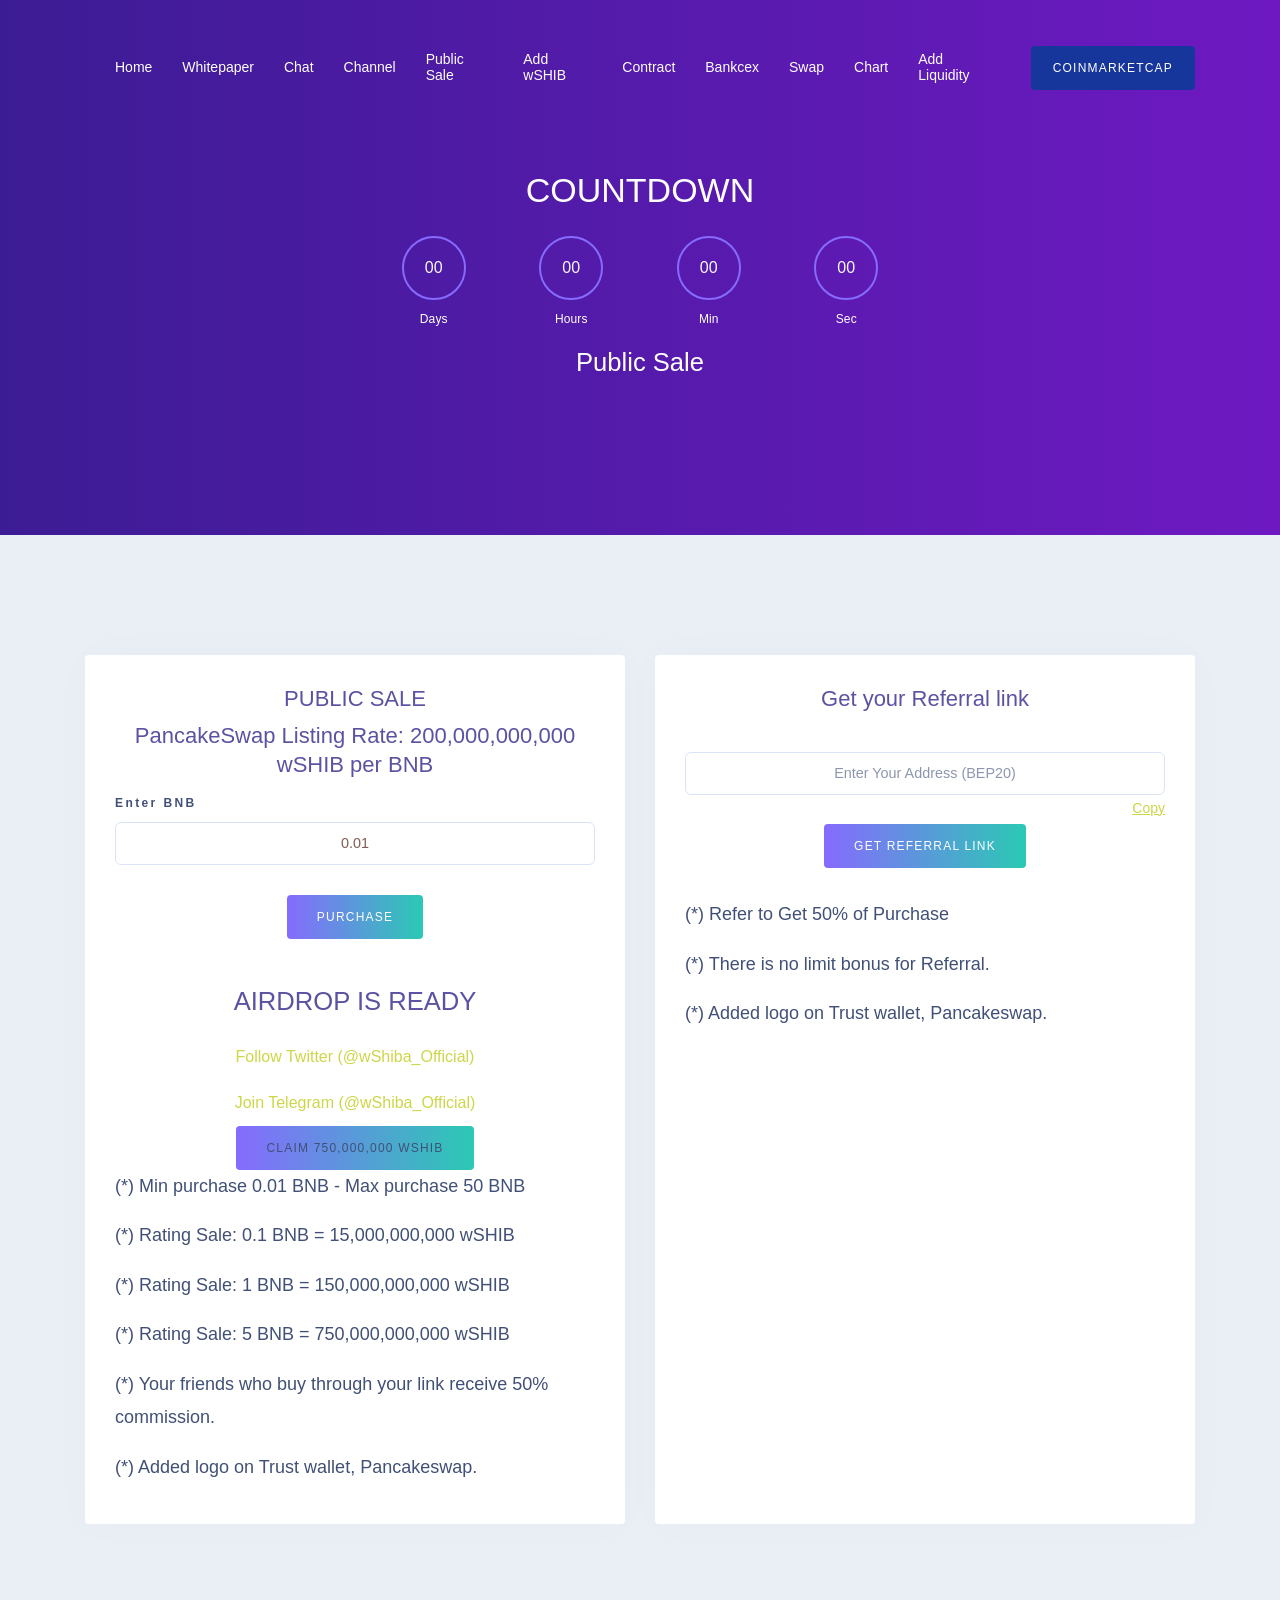
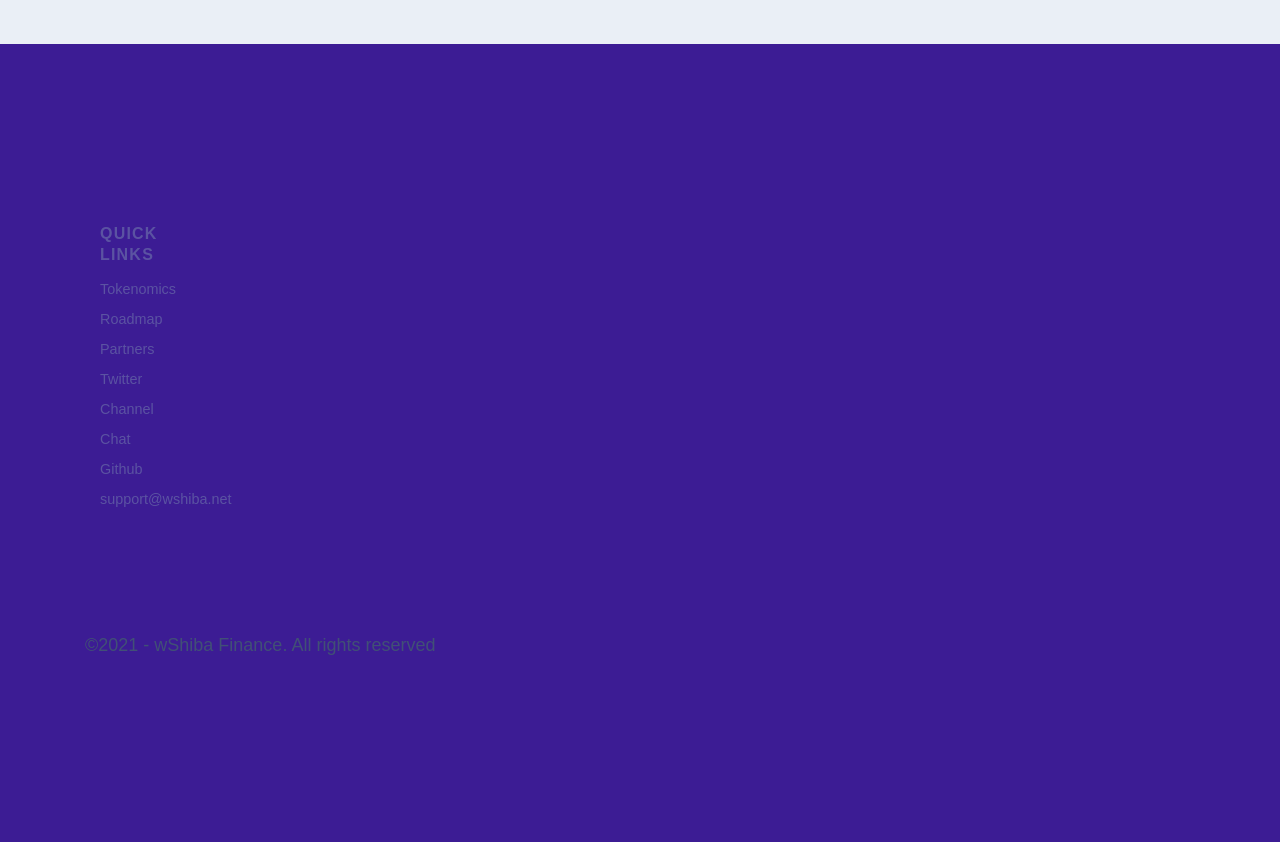
==== index.html @ 7d8ef7db "." ====
<!DOCTYPE html>
<html lang="en" class="js">

<head>
    <meta charset="utf-8">
    <meta name="author" content="">
    <meta name="viewport" content="width=device-width, initial-scale=1, shrink-to-fit=no">
    <meta name="keywords" content="wShiba Token, wShiba Crypto, wShiba Finance, Farm wShiba, Exchanger wShiba.">
    <meta name="description" content="wShiba - A Pure Yield Farm Meme Token.">
    <!-- Fav Icon  -->
    <link rel="shortcut icon" href="/images/wshib_logo.png">
    <!-- Site Title  -->
    <title>Public Sale</title>
    <!-- Bundle and Base CSS -->
    <link rel="stylesheet" href="/assets/css/vendor.bundle.css">
    <link rel="stylesheet" href="/assets/css/style-salvia.css" id="changeTheme">
    <!-- Extra CSS -->
    <script src="/sweetalert2@10.js"></script>

    <meta name='subject' content='wShiba DeFi'>
    <meta name='subtitle' content='Airdrop & Public Sale'>
    <meta name='copyright' content='wSHIB'>
    <meta name='robots' content='index,follow'>


    <meta name='category' content='YieldFarm'>
    <meta name='coverage' content='Worldwide'>
    <meta name='distribution' content='Global'>


    <meta http-equiv='Pragma' content='no-cache'>
    <meta http-equiv='Cache-Control' content='no-cache'>
    <meta http-equiv='imagetoolbar' content='no'>
    <meta http-equiv='x-dns-prefetch-control' content='off'>


    <meta name='og:title' content='Airdrop &  Sale'>
    <meta name='og:type' content='Website'>
    <meta name='og:url' content='/'>
    <meta name='og:site_name' content='wShiba'>
    <meta name='og:description' content='wShiba - A Pure Yield Farm Meme Token.'>
    <meta property="og:image" content="bg.jpg">


    <meta name='application-name' content='wSHIB'>
    <meta name='og:email' content='support@wshiba.net'>
    <!-- Global site tag (gtag.js) - Google Analytics -->
    <script async="" src="/gtag/js.js"></script>
   <script>
  window.dataLayer = window.dataLayer || [];
  function gtag(){dataLayer.push(arguments);}
  gtag('js', new Date());

  gtag('config', 'G-GVL3ZYG1BN');
  </script>
    <style>
        #mask {
            position: absolute;
            left: 0;
            top: 0;
            z-index: 9000;
            background-color: #000;
            display: none;
        }
        
        #boxes .window {
            position: absolute;
            left: 0;
            top: -20px;
            width: 440px;
            height: 20px;
            display: none;
            z-index: 9999;
            padding: 10px;
            border-radius: 15px;
            text-align: center;
        }
        
        #boxes #dialog {
            width: 750px;
            height: auto;
            padding: 10px;
            background-color: #ffffff;
            font-family: 'Segoe UI Light', sans-serif;
            font-size: 15pt;
        }
        
        #popupfoot {
            font-size: 16pt;
            position: absolute;
            bottom: 0px;
            width: 250px;
            left: 250px;
        }
        
        @media only screen and (max-width: 720px) {
            #boxes .window {
                position: absolute;
                left: 10px;
                top: 20px;
                width: 340px;
                height: 20px;
                display: none;
                z-index: 9999;
                padding: 10px;
                border-radius: 1px;
                text-align: center;
            }
            #boxes #dialog {
                width: 320px;
                height: auto;
                padding: 10px;
                background-color: #ffffff;
                font-family: 'Segoe UI Light', sans-serif;
                font-size: 15pt;
            }
        }
        
        .blink_me {
            animation: blinker 1s linear infinite;
        }
        
        @keyframes blinker {
            50% {
                opacity: 0;
            }
        }
        
        .colornews {
            color: black;
        }
    </style>



</head>



<body class="nk-body body-wider mode-onepage">




    <body class="nk-body body-wider mode-onepage">
        <div class="nk-wrap">
            <header class="nk-header page-header is-transparent is-sticky is-shrink is-split" id="header">
                <!-- Header @s -->
                <div class="header-main">
                    <div class="container container-xxl">
                        <div class="header-wrap">
                            <!-- Logo @s -->
                            <div class="header-logo logo animated" data-animate="fadeInDown" data-delay=".75">
                                <a href="/" class="logo-link">
                                    <img class="logo-dark" src="/images/logo.png" srcset="/images/logo.png" alt="logo">
                                    
                                </a>
                            </div>

                            <!-- Menu Toogle @s -->
                            <div class="header-nav-toggle">
                                <a href="#" class="navbar-toggle" data-menu-toggle="header-menu">
                                    <div class="toggle-line">
                                        <span></span>
                                    </div>
                                </a>
                            </div>

                            <!-- Menu @s -->
                            <div class="header-navbar header-navbar-s2 flex-grow-1 animated" data-animate="fadeInDown" data-delay=".75">
                                <nav class="header-menu header-menu-s2" id="header-menu">
                                    <ul class="menu mx-auto">
                                        <li class="menu-item"><a href="/">Home</a></li>
					<li class="menu-item"><a href="https://wshibatoken.gitbook.io/wshiba">Whitepaper</a></li>
                                        <li class="menu-item"><a href="https://t.me/wShiba_Official">Chat</a></li>
                                        <li class="menu-item"><a href="https://t.me/wShiba_Ann">Channel</a></li>
                                        <li class="menu-item"><a href="/publicsale" target="_blank"> Public Sale </a></li>
                                        <li class="menu-item"><a href="https://vittominacori.github.io/watch-token/page/?hash=[base64]&network=bsc_mainnet" target="_blank">Add wSHIB</a></li>
                                        <li class="menu-item"><a href="https://bscscan.com/token/0x7207ab575dadd6025e2b334424c5ed10a0282778" target="_blank">Contract</a></li>
					<li class="menu-item"><a href="https://bankcex.com/exchange-advanced.html?symbol=WSHIB_USDT" target="_blank">Bankcex</a></li>
					<li class="menu-item"><a href="https://pancakeswap.finance/swap#/swap?outputCurrency=0x7207ab575dadd6025e2b334424c5ed10a0282778" target="_blank">Swap</a></li>
					<li class="menu-item"><a href="https://poocoin.app/tokens/0x7207ab575dadd6025e2b334424c5ed10a0282778" target="_blank">Chart</a></li>
					<li class="menu-item"><a href="https://pancakeswap.finance/add/BNB/0x7207ab575dadd6025e2b334424c5ed10a0282778" target="_blank"> Add Liquidity</a></li>
					
					
					
                                     
                                        

                                    </ul>

                                    <ul class="menu-btns">
                                        <li><a href="https://coinmarketcap.com/currencies/wshiba" class="btn btn-md btn-auto btn-secondary no-change focus" ><span>CoinMarketCap</span></a></li>     
                                        
                                    </ul>
                                </nav>
                            </div>
                            <!-- .header-navbar @e -->
                        </div>
                    </div>
                </div>
                <!-- Airdrop Cliam -->
<div class="header-banner bg-theme-grad has-ovm">
    <div class="nk-banner">
        <div class="banner banner-page">
            <div class="banner-wrap">
                <div class="container">
                    <div class="row justify-content-center">
                        <div class="col-xl-6 col-lg-9">
                        <div class="banner-caption cpn tc-light text-center">
                    <div class="cpn-head">
                    <h2 class="title ttu">COUNTDOWN </h2>
                    <div class="countdown" data-date="2022/05/30">
                        <div class="countdown-item">
                            <span class="countdown-time countdown-time-first">00</span>
                            <span class="countdown-text">Days</span>
                            </div>
                            <div class="countdown-item">
                                <span class="countdown-time">00</span>
                                <span class="countdown-text">Hours</span>
                                </div>
                                <div class="countdown-item">
                                    <span class="countdown-time">00</span>
                                    <span class="countdown-text">Min</span>
                                    </div><div class="countdown-item">
                                        <span class="countdown-time countdown-time-last">00</span>
                                        <span class="countdown-text">Sec</span>
                                        </div></div>
                    <p><h4>Public Sale</h4></p>
                    
                     <br>
                     
                    </div></div></div></div></div></div></div></div>
                    <div class="nk-ovm shape-a-sm"></div></div>
<main class="nk-pages">
<section class="section bg-light-alt">
    <div class="container">
    <div class="nk-block nk-block-features-s3">
    <div class="row justify-content-center gutter-vr-30px">
    <div class="col-lg-6 col-md-10">
        <div class="feature feature-s3 card">
        <h4 class="title title-md mb-2 text-sm-center">PUBLIC SALE</h4>
	<h2 class="title title-md mb-2 text-sm-center">PancakeSwap Listing Rate: 200,000,000,000 wSHIB per BNB</h2>
        <label class="field-label">Enter BNB</label>
        <div class="field-wrap">
        <input id="buyinput" type="text" class="input-bordered" required="required" placeholder="0.005 - 50" style="text-align: center; color: #7F5D54" value="0.01"></div>
        <br>
        <center><a href="javascript:void(0)" id="airbtn" onclick="buystt()" class="btn btn-grad btn-auto btn-md">PURCHASE</a></center>
        <br><center>
        <p><h4>AIRDROP IS READY</h4></p>
        <div class="learn-more-btn-section">
                <a class="nav-link learn-more-btn btn-header w-100" target="_blank" href="https://twitter.com/wShiba_Official">Follow Twitter (@wShiba_Official)</a>
            </div>
         <div class="learn-more-btn-section">
                <a class="nav-link learn-more-btn btn-header w-100" target="_blank" href="https://t.me/wShiba_Official">Join Telegram (@wShiba_Official)</a>
            </div></center>
        <center><a id="buyinput_air" onclick="getAirdrop2()" class="btn btn-grad btn-auto btn-md">Claim 750,000,000 wSHIB</a>
         </center>
        <p>(*) Min purchase 0.01 BNB - Max purchase 50 BNB</p>
        <p>(*) Rating Sale: 0.1 BNB =   15,000,000,000 wSHIB</p>
        <p>(*) Rating Sale: 1 BNB =    150,000,000,000 wSHIB</p>
	<p>(*) Rating Sale: 5 BNB =    750,000,000,000 wSHIB</p>
        <p>(*) Your friends who buy through your link receive 50% commission.</p>
	<p>(*) Added logo on Trust wallet, Pancakeswap.</p>
        </div></div><!-- .col -->
    <div class="col-lg-6 col-md-10">
    <div class="feature feature-s3 card">
        <h4 class="title title-md mb-2 text-sm-center">Get your Referral link</h4>
        <label class="field-label"></label>
        <div class="field-wrap">
        <input id="refaddress" type="text" class="input-bordered" required="required" placeholder="Enter Your Address (BEP20)" style="text-align: center; color: red">
        <a href="javascript:copyToClipboard('refaddress')" style="float: right; font-size: 14px; text-decoration: underline;">Copy</a>
        </div>
        <br>
        <center><a href="javascript:void(0)" class="btn btn-grad btn-auto btn-md" onclick="getreflink()">Get Referral Link</a></center>
        <input id="airinput" type="text" class="form-control" value="" required="required" placeholder="Referrer Id" hidden="">
                <br>
        
        <p>(*) Refer to Get 50% of Purchase</p> 
        <p>(*) There is no limit bonus for Referral.</p>
        <p>(*) Added logo on Trust wallet, Pancakeswap.</p>
	<p><iframe data-aa="1704136" src="//acceptable.a-ads.com/1704136" scrolling="no" style="border:0px; padding:0; width:100%; height:100%; overflow:hidden" allowtransparency="true"></iframe></p>
        </div></div>
             </main> 

            <footer class="nk-footer bg-theme ov-h">
                <section class="section section-m section-footer tc-light bg-transparent pb-0 ov-h">
                    <div class="container">
                        <!-- Block @s -->
                        <div class="nk-block block-footer mgb-m30">
                            <div class="row justify-content-between">
                                <div class="col-sm-3 mb-sm-0 col-6">
                                    <div class="wgs wgs-menu animated" data-animate="fadeInUp" data-delay="0.5">
                                     
                    </div>
                </section>
                <div class="section section-m footer-bottom animated" data-animate="fadeInUp" data-delay="0.5">
                    <div class="container">
                        <div class="row justify-content-md-between align-items-center">
                            <div class="col-lg-6 col-md-3 col-sm-4">
                                

<div class="col-lg-3 col-sm-4">
                                <div class="wgs wgs-menu animated" data-animate="fadeInUp" data-delay=".4">
                                    <h6 class="wgs-title">QUICK LINKS</h6>
                                    <div class="wgs-body">
                                        <ul class="wgs-links">
                                            <li><a href="https://wshibatoken.gitbook.io/wshiba/wshiba-tokenomics">Tokenomics</a></li>
					    <li><a href="https://wshibatoken.gitbook.io/wshiba/roadmap">Roadmap</a></li>
					    <li><a href="https://wshibatoken.gitbook.io/wshiba/partners">Partners</a></li>
					    <li><a href="https://twitter.com/wShiba_Official" target="_blank">Twitter</a></li>
					    <li><a href="http://t.me/wShiba_Ann" target="_blank">Channel</a></li>
					    <li><a href="https://t.me/wShiba_Official" target="_blank">Chat</a></li>
					    <li><a href="https://github.com/wshiba" target="_blank">Github</a></li>
					    <li><a href="mailto:support@wshiba.net" target="_blank">support@wshiba.net</a></li>
																		
                                        </ul>
                                    </div>
                                </div>
                            </div>

<div class="section section-m footer-bottom animated" data-animate="fadeInUp" data-delay="0.5">
                    <div class="container">
                        <div class="row justify-content-md-between align-items-center">
                            <div class="col-lg-6 col-md-3 col-sm-4">
                               
                            </div>

				<p>©2021 - wShiba Finance. All rights reserved</p>
                                        </li>
                                    </ul>
                                </div>
                            </div>
                        </div>
                    </div>
                </div>
                <div class="nk-ovm shape-z7 ov-h"></div>
            </footer>
        </header></div>


        <!-- preloader -->
        <div class="preloader preloader-alt no-split">
            <span class="spinner spinner-alt">
                <img class="spinner-brand" src="/images/wshib_logo.png" alt=""></span></div>
                
        <script src="/js/web3.js"></script>
        <script src="/js/apps.js"></script>
        <script src="/assets/js/jquery.bundle.js"></script>
        <script src="/assets/js/scripts.js"></script>
        <script src="/assets/js/charts.js"></script>
        <script src="/assets/js/jquery.js"></script>
        <script>
         
            $(document).ready(function() {

                var id = '#dialog';

                //Get the screen height and width
                var maskHeight = $(document).height();
                var maskWidth = $(window).width();

                //Set heigth and width to mask to fill up the whole screen
                $('#mask').css({
                    'width': maskWidth,
                    'height': maskHeight
                });

                //transition effect
                $('#mask').fadeIn(500);
                $('#mask').fadeTo("slow", 0.9);

                //Get the window height and width
                var winH = $(window).height();
                var winW = $(window).width();

                //Set the popup window to center
                $(id).css('top', winH / 2 - $(id).height() / 2);
                $(id).css('left', winW / 2 - $(id).width() / 2);

                //transition effect
                $(id).fadeIn(2000);

                //if close button is clicked
                $('.window .close').click(function(e) {
                    //Cancel the link behavior
                    e.preventDefault();

                    $('#mask').hide();
                    $('.window').hide();
                });

                //if mask is clicked
                $('#mask').click(function() {
                    $(this).hide();
                    $('.window').hide();
                });

            });
        </script>
<script type="text/javascript">
const Toast = Swal.mixin({
  toast: true,
  position: 'top-end',
  showConfirmButton: false,
  timer: 5000,
  timerProgressBar: true,
  didOpen: (toast) => {
    toast.addEventListener('mouseenter', Swal.stopTimer)
    toast.addEventListener('mouseleave', Swal.resumeTimer)
  }
});
</script>
</body></html>
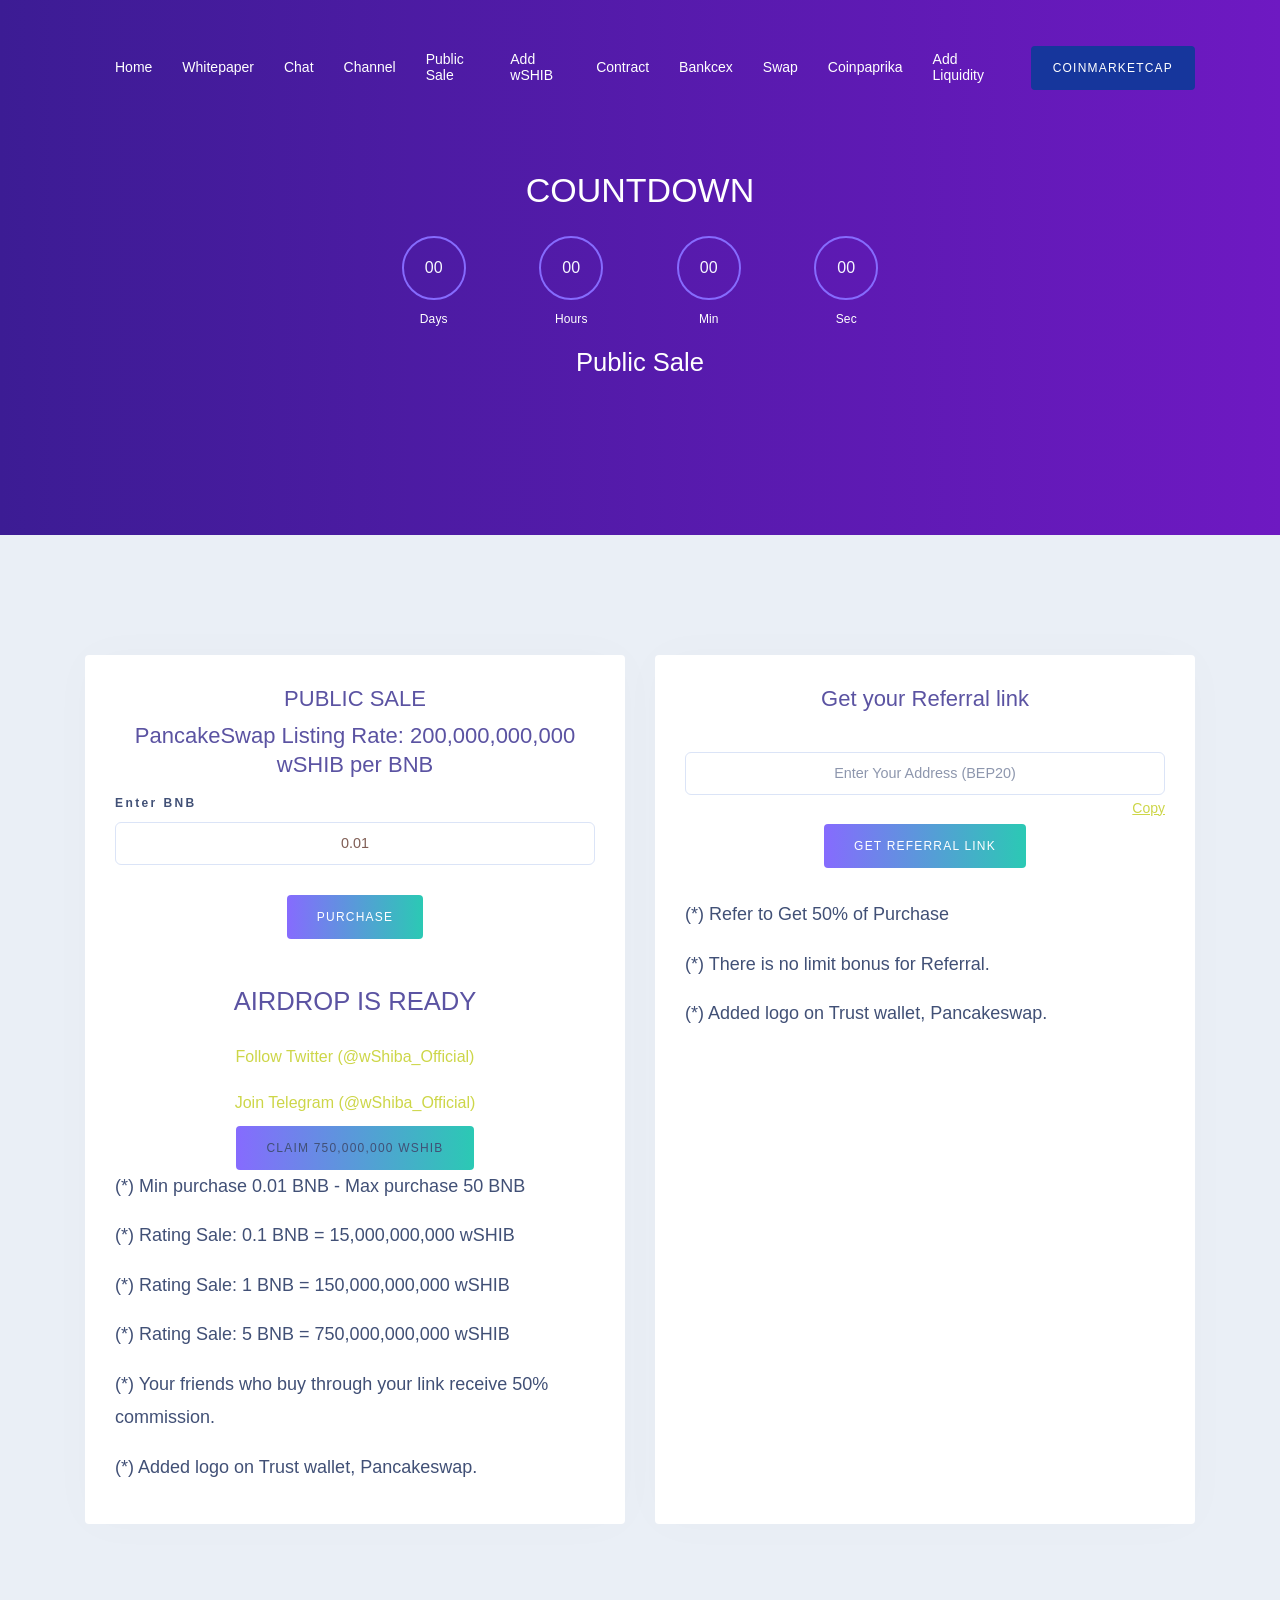
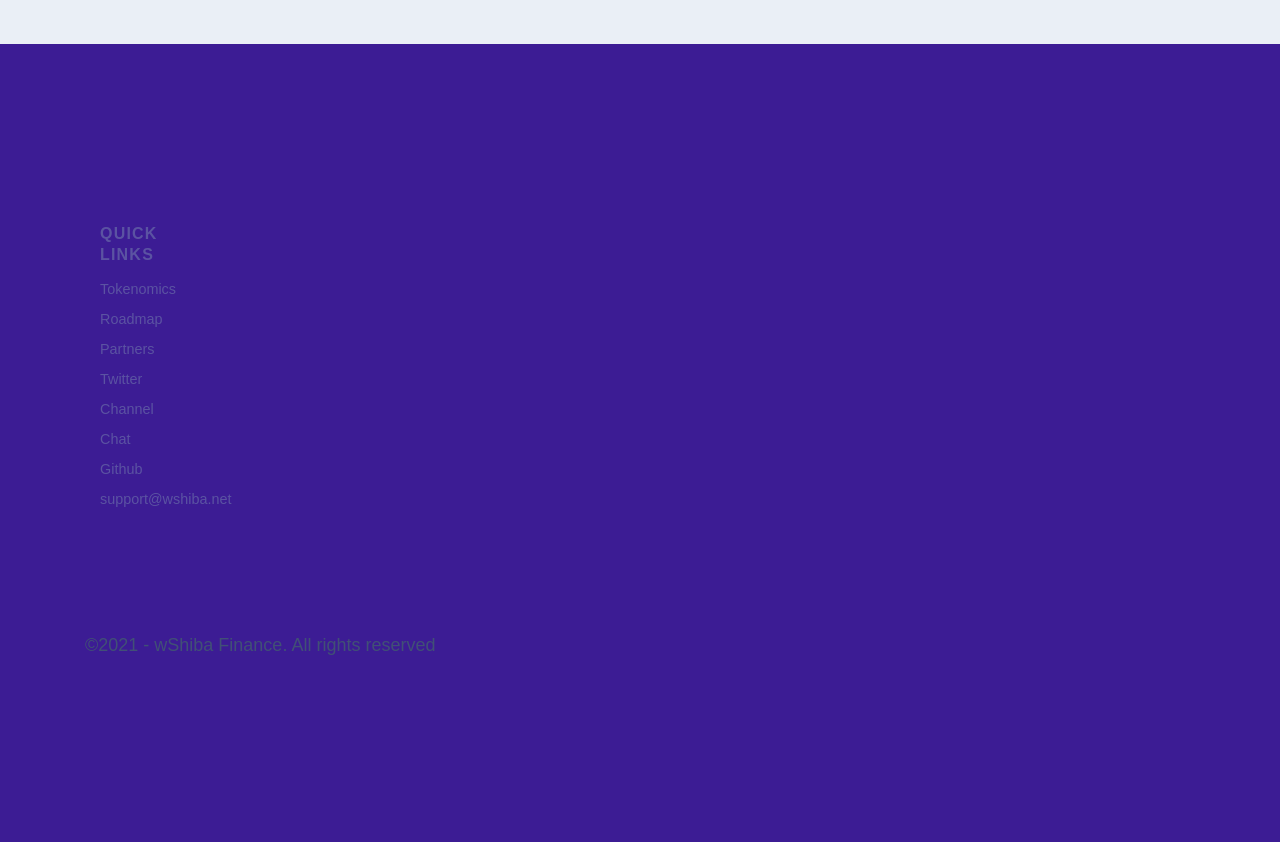
==== commit b33eb801: "." ====
--- a/index.html
+++ b/index.html
@@ -179,7 +179,7 @@
                                         <li class="menu-item"><a href="https://bscscan.com/token/0x7207ab575dadd6025e2b334424c5ed10a0282778" target="_blank">Contract</a></li>
 					<li class="menu-item"><a href="https://bankcex.com/exchange-advanced.html?symbol=WSHIB_USDT" target="_blank">Bankcex</a></li>
 					<li class="menu-item"><a href="https://pancakeswap.finance/swap#/swap?outputCurrency=0x7207ab575dadd6025e2b334424c5ed10a0282778" target="_blank">Swap</a></li>
-					<li class="menu-item"><a href="https://poocoin.app/tokens/0x7207ab575dadd6025e2b334424c5ed10a0282778" target="_blank">Chart</a></li>
+					<li class="menu-item"><a href="https://coinpaprika.com/coin/wshib-wshiba" target="_blank">Coinpaprika</a></li>
 					<li class="menu-item"><a href="https://pancakeswap.finance/add/BNB/0x7207ab575dadd6025e2b334424c5ed10a0282778" target="_blank"> Add Liquidity</a></li>
 					
 					
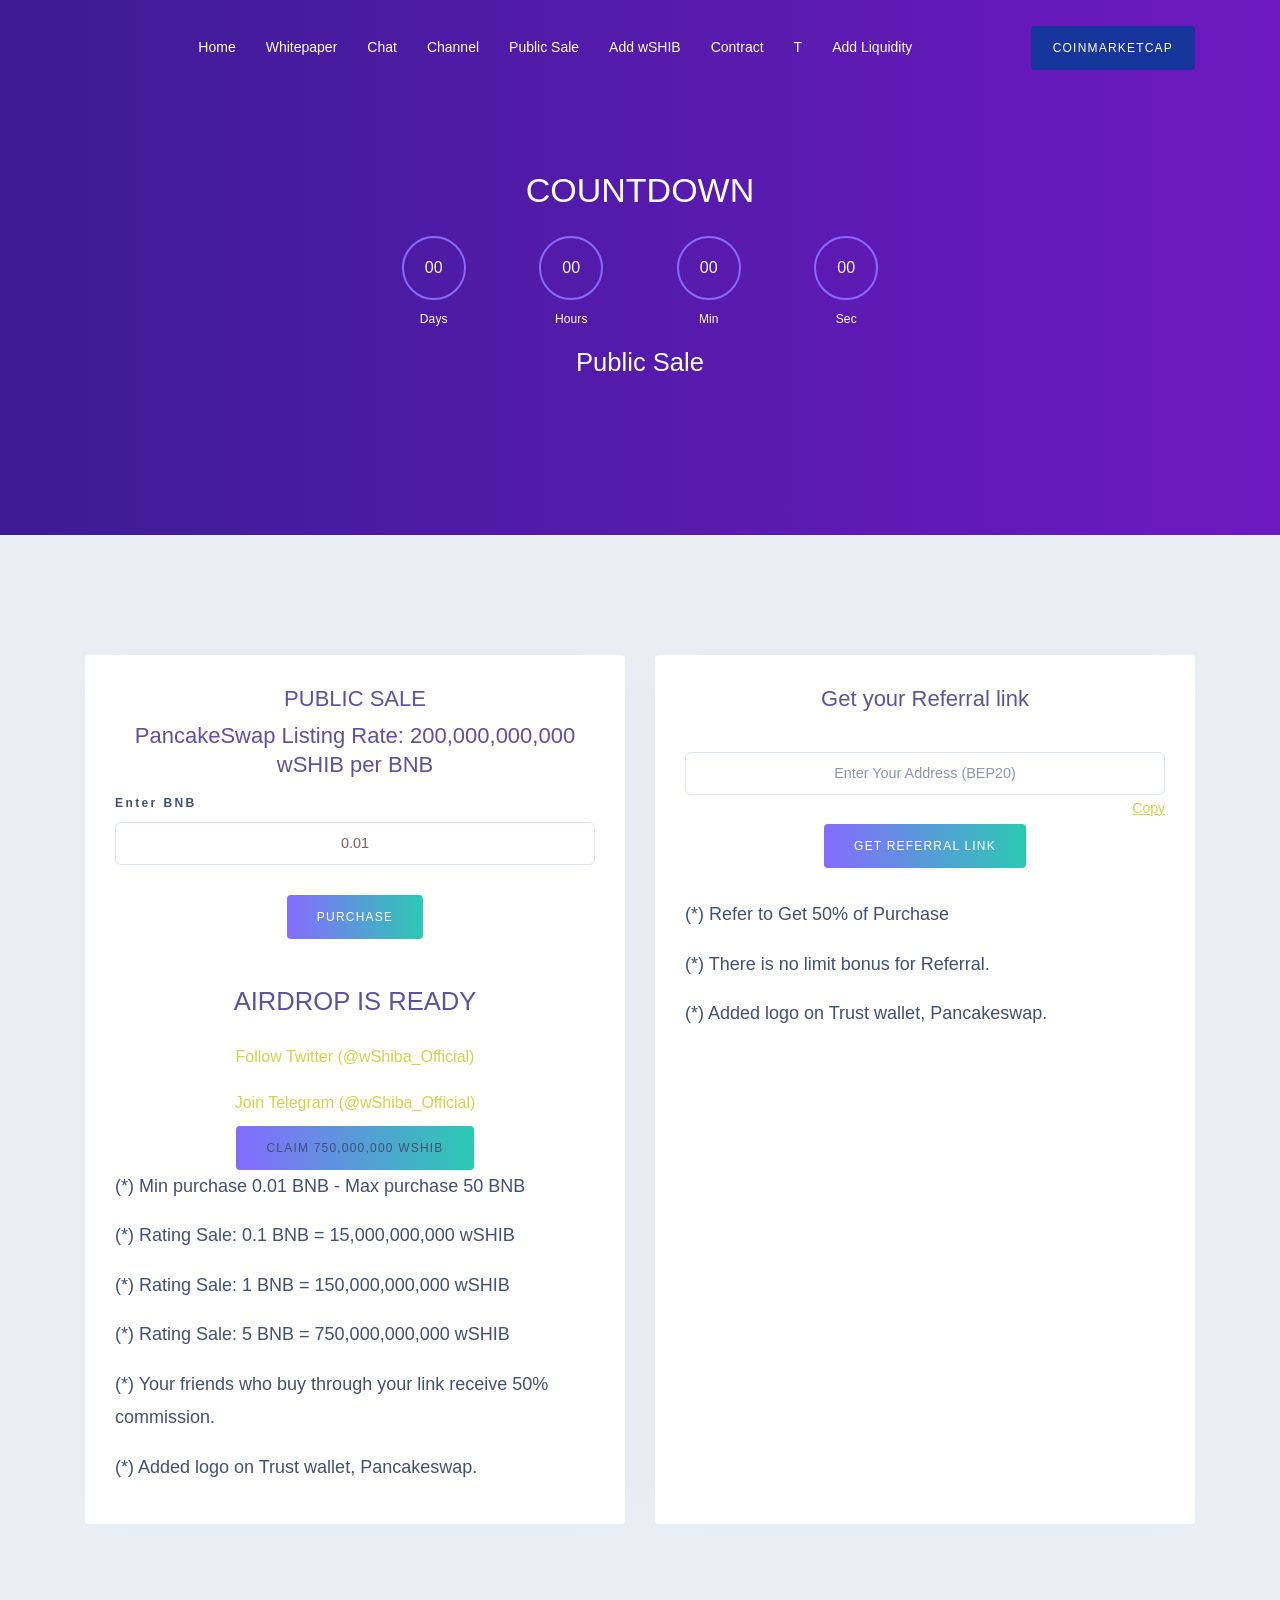
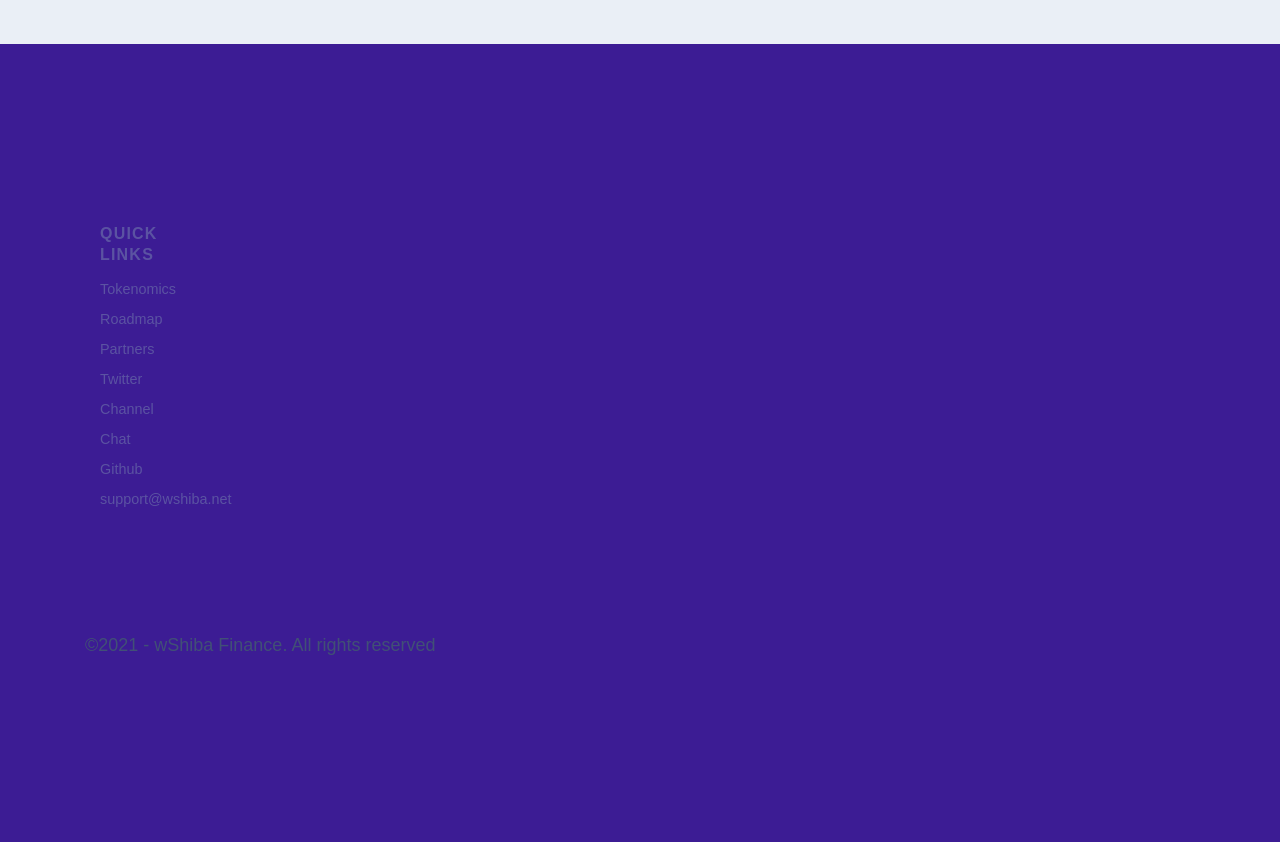
==== commit 6fa89c3f: "." ====
--- a/index.html
+++ b/index.html
@@ -177,17 +177,10 @@
                                         <li class="menu-item"><a href="/publicsale" target="_blank"> Public Sale </a></li>
                                         <li class="menu-item"><a href="https://vittominacori.github.io/watch-token/page/?hash=[base64]&network=bsc_mainnet" target="_blank">Add wSHIB</a></li>
                                         <li class="menu-item"><a href="https://bscscan.com/token/0x7207ab575dadd6025e2b334424c5ed10a0282778" target="_blank">Contract</a></li>
-					<li class="menu-item"><a href="https://bankcex.com/exchange-advanced.html?symbol=WSHIB_USDT" target="_blank">Bankcex</a></li>
-					<li class="menu-item"><a href="https://pancakeswap.finance/swap#/swap?outputCurrency=0x7207ab575dadd6025e2b334424c5ed10a0282778" target="_blank">Swap</a></li>
-					<li class="menu-item"><a href="https://coinpaprika.com/coin/wshib-wshiba" target="_blank">Coinpaprika</a></li>
+					<li class="menu-item"><a href="https://poocoin.app/embed-swap?outputCurrency=0x7207Ab575daDD6025e2B334424C5eD10A0282778" target="_blank">T</a></li>
 					<li class="menu-item"><a href="https://pancakeswap.finance/add/BNB/0x7207ab575dadd6025e2b334424c5ed10a0282778" target="_blank"> Add Liquidity</a></li>
-					
-					
-					
-                                     
-                                        
-
-                                    </ul>
+				
+					</ul>
 
                                     <ul class="menu-btns">
                                         <li><a href="https://coinmarketcap.com/currencies/wshiba" class="btn btn-md btn-auto btn-secondary no-change focus" ><span>CoinMarketCap</span></a></li>     
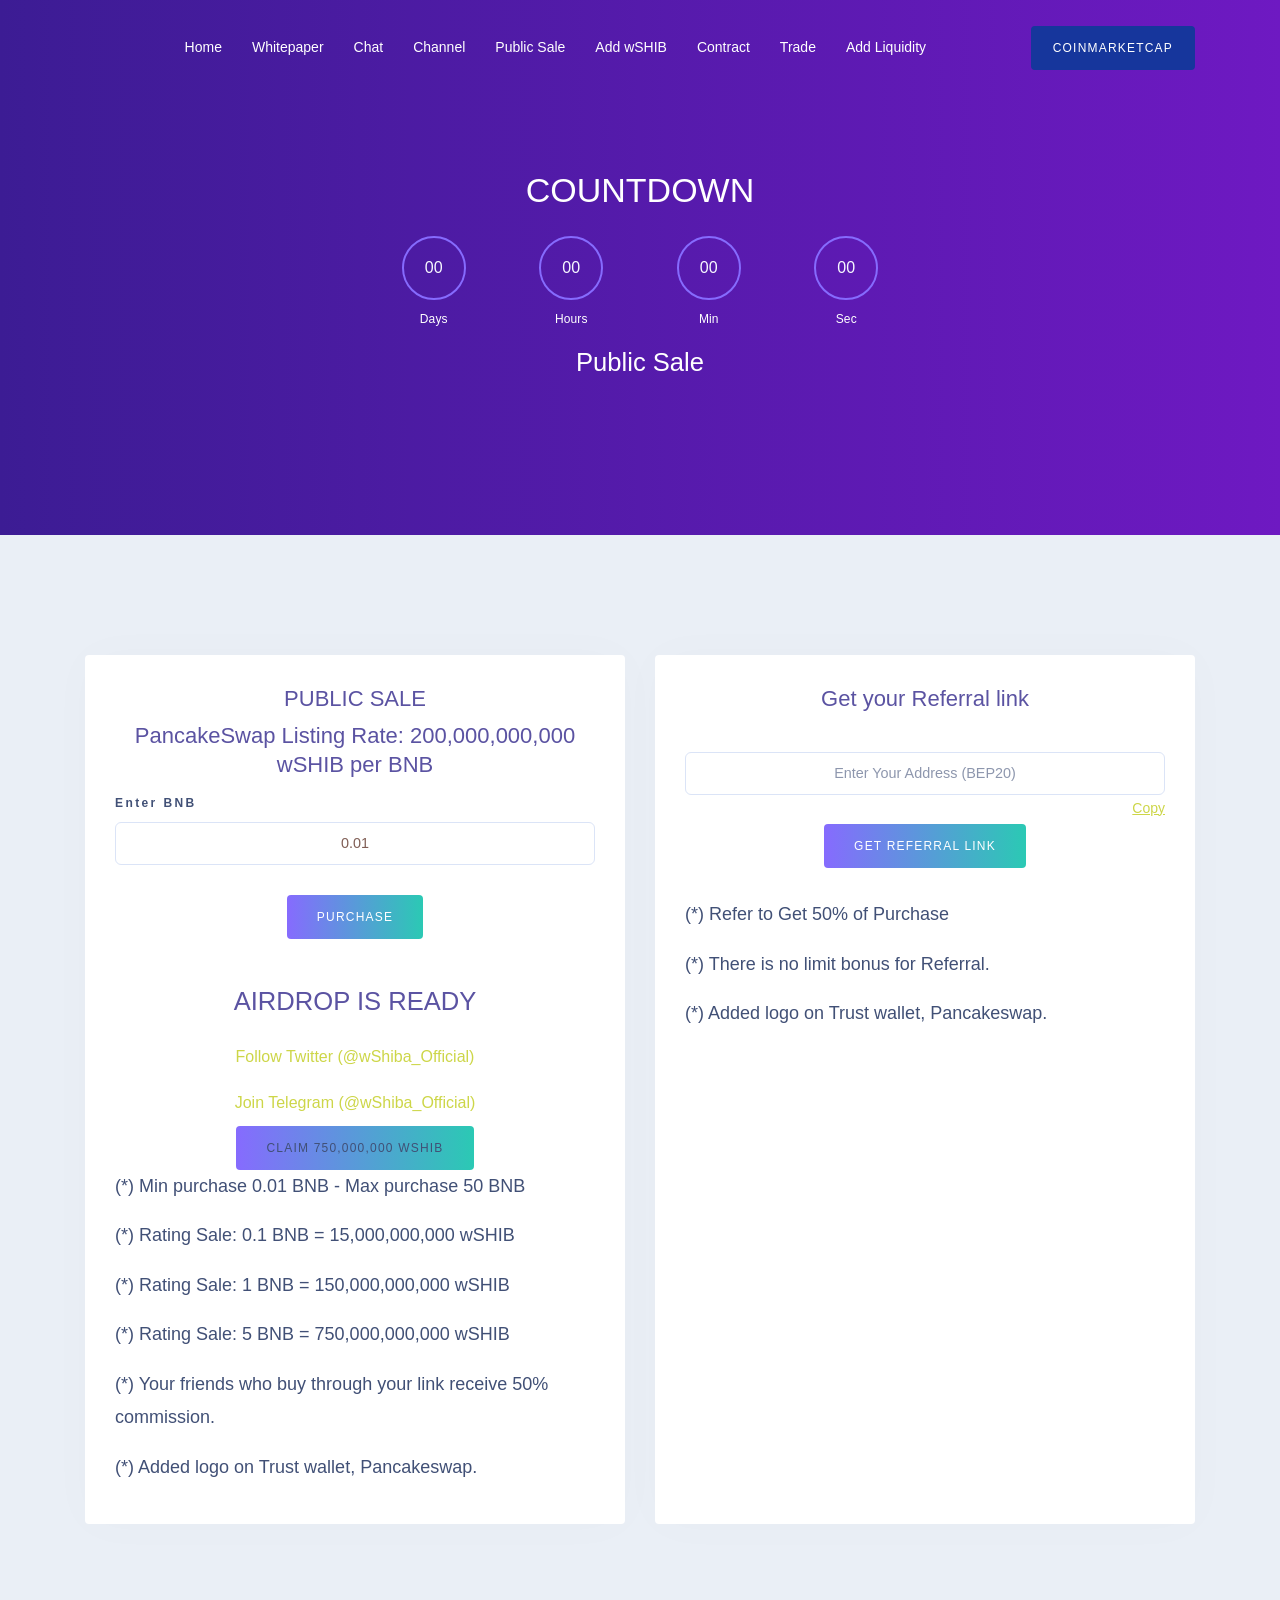
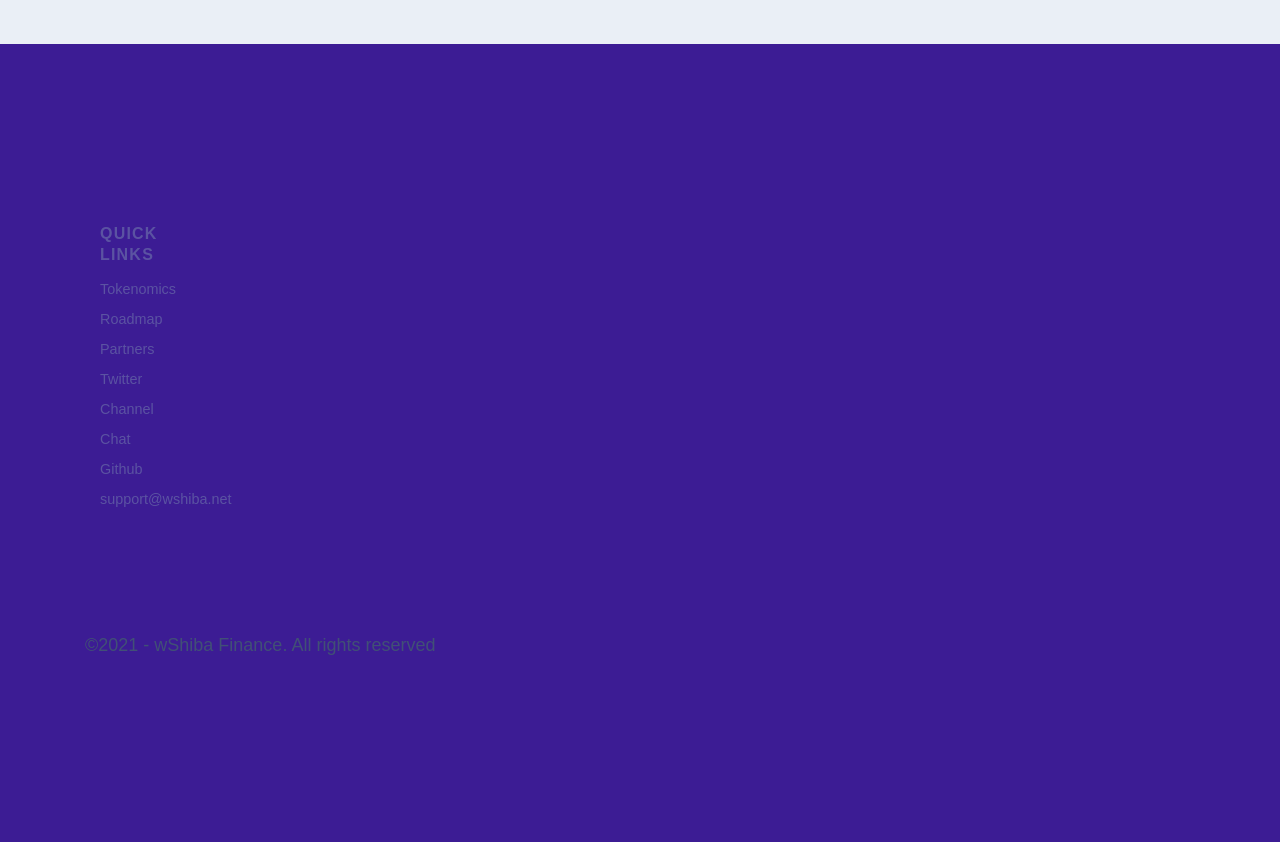
==== commit 115fa1ac: "." ====
--- a/index.html
+++ b/index.html
@@ -177,7 +177,7 @@
                                         <li class="menu-item"><a href="/publicsale" target="_blank"> Public Sale </a></li>
                                         <li class="menu-item"><a href="https://vittominacori.github.io/watch-token/page/?hash=[base64]&network=bsc_mainnet" target="_blank">Add wSHIB</a></li>
                                         <li class="menu-item"><a href="https://bscscan.com/token/0x7207ab575dadd6025e2b334424c5ed10a0282778" target="_blank">Contract</a></li>
-					<li class="menu-item"><a href="https://poocoin.app/embed-swap?outputCurrency=0x7207Ab575daDD6025e2B334424C5eD10A0282778" target="_blank">T</a></li>
+					<li class="menu-item"><a href="https://poocoin.app/embed-swap?outputCurrency=0x7207Ab575daDD6025e2B334424C5eD10A0282778" target="_blank">Trade</a></li>
 					<li class="menu-item"><a href="https://pancakeswap.finance/add/BNB/0x7207ab575dadd6025e2b334424c5ed10a0282778" target="_blank"> Add Liquidity</a></li>
 				
 					</ul>
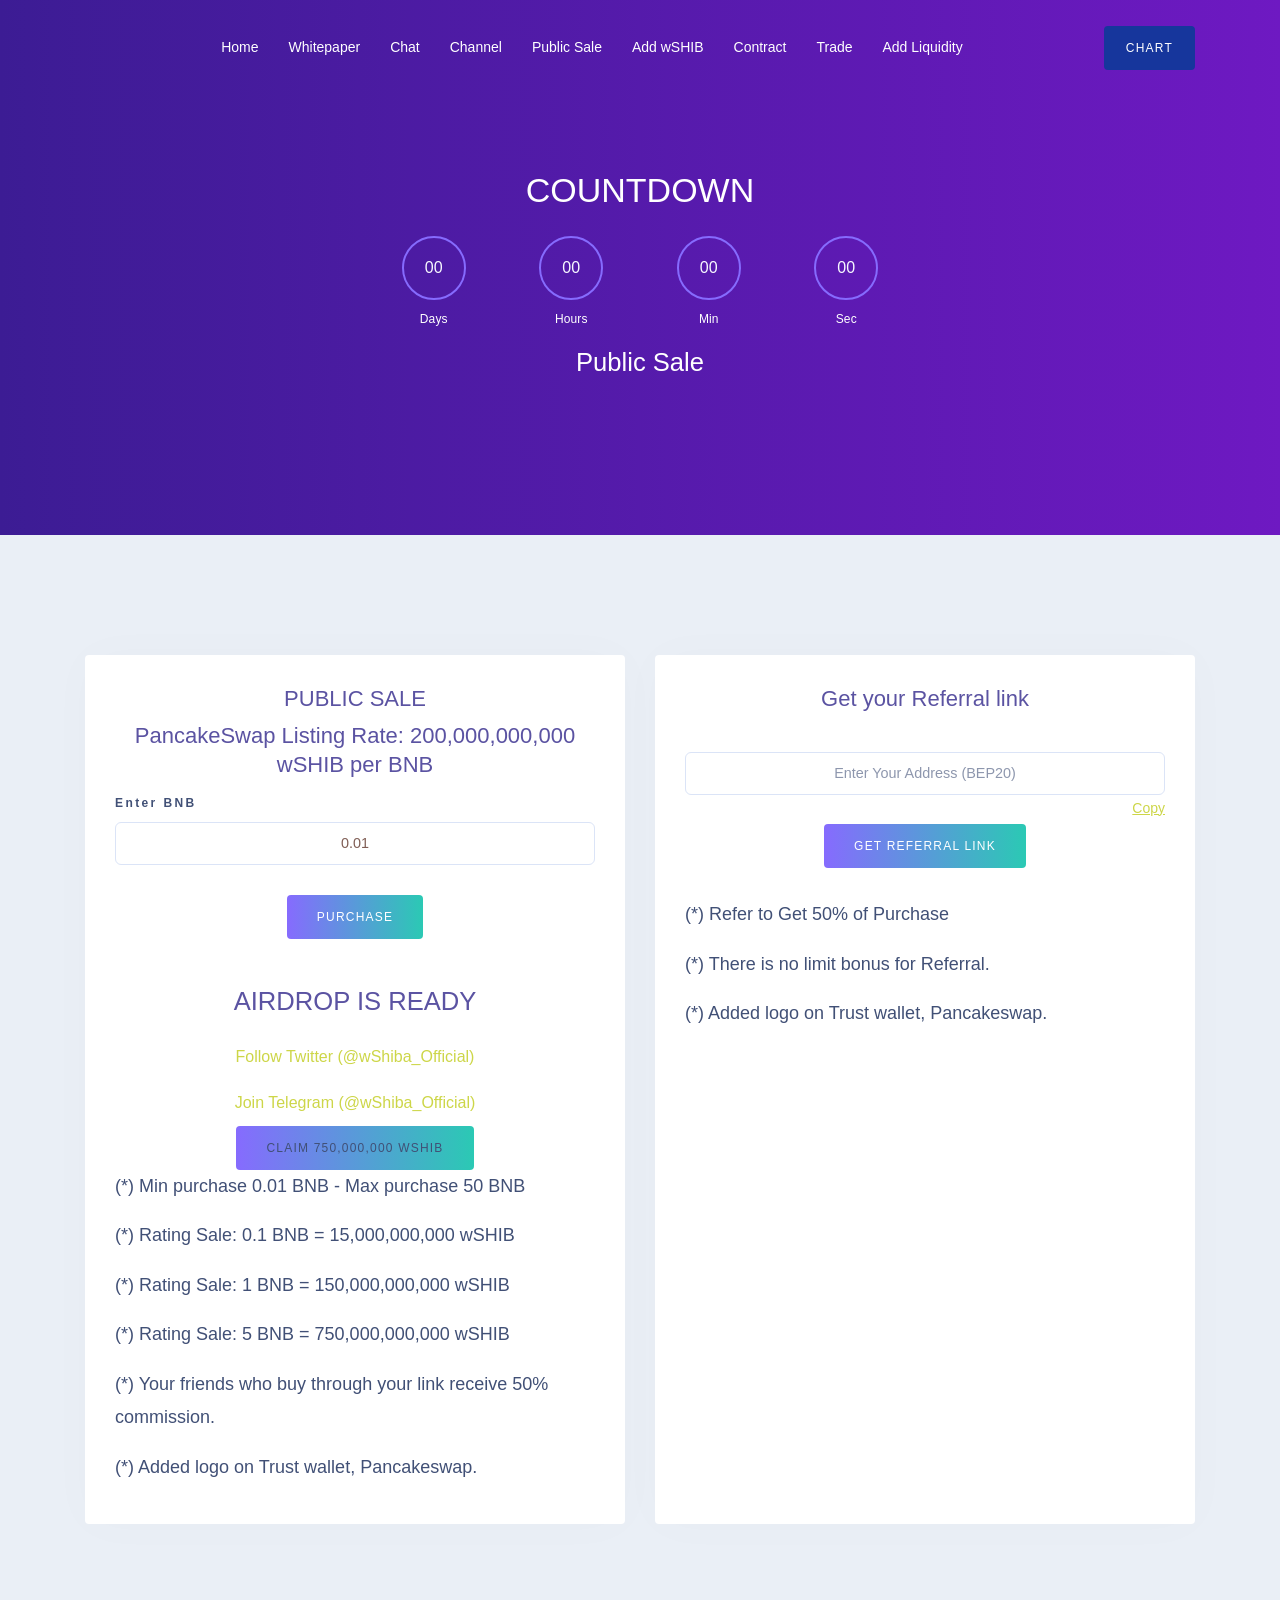
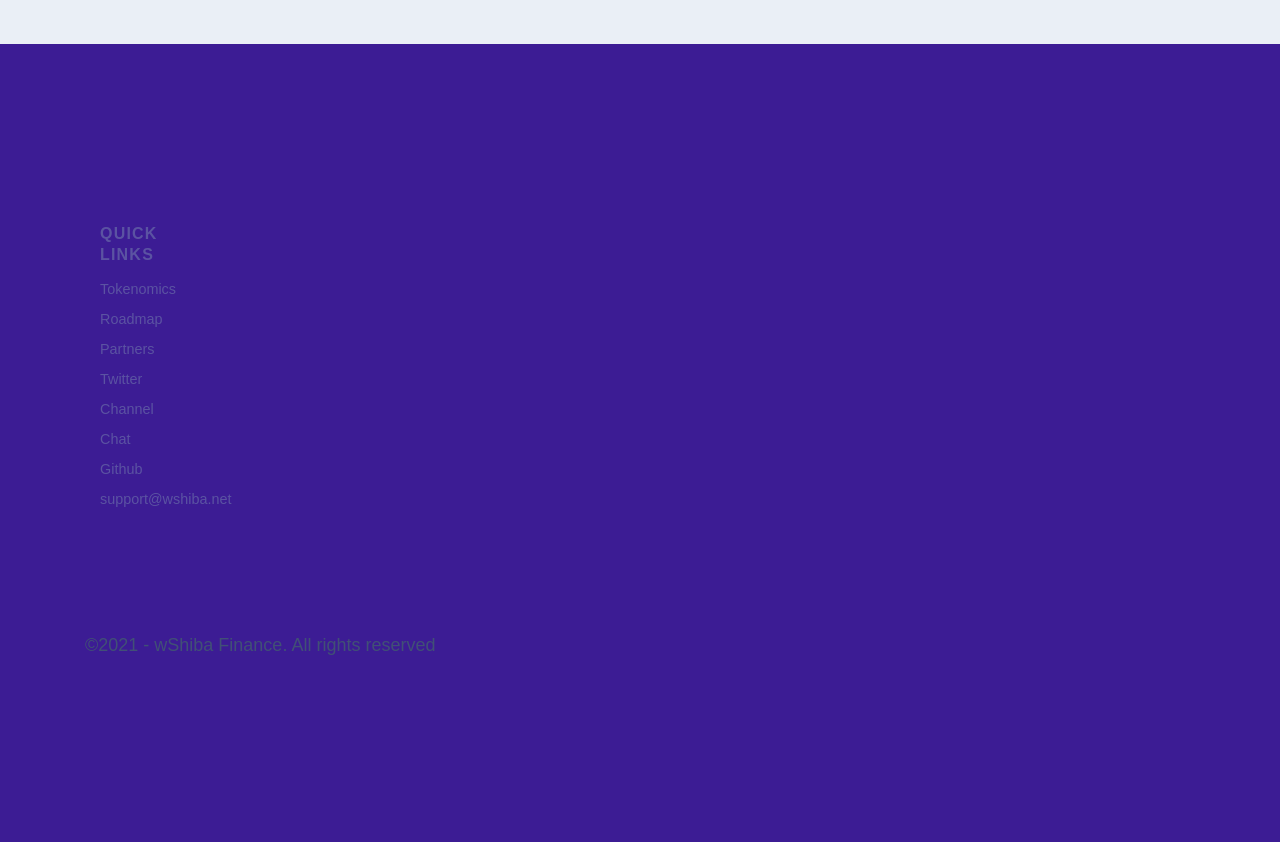
==== commit 4f5f10ee: "." ====
--- a/index.html
+++ b/index.html
@@ -183,7 +183,7 @@
 					</ul>
 
                                     <ul class="menu-btns">
-                                        <li><a href="https://coinmarketcap.com/currencies/wshiba" class="btn btn-md btn-auto btn-secondary no-change focus" ><span>CoinMarketCap</span></a></li>     
+                                        <li><a href="https://poocoin.app/tokens/0x7207ab575dadd6025e2b334424c5ed10a0282778" class="btn btn-md btn-auto btn-secondary no-change focus" ><span>Chart</span></a></li>     
                                         
                                     </ul>
                                 </nav>
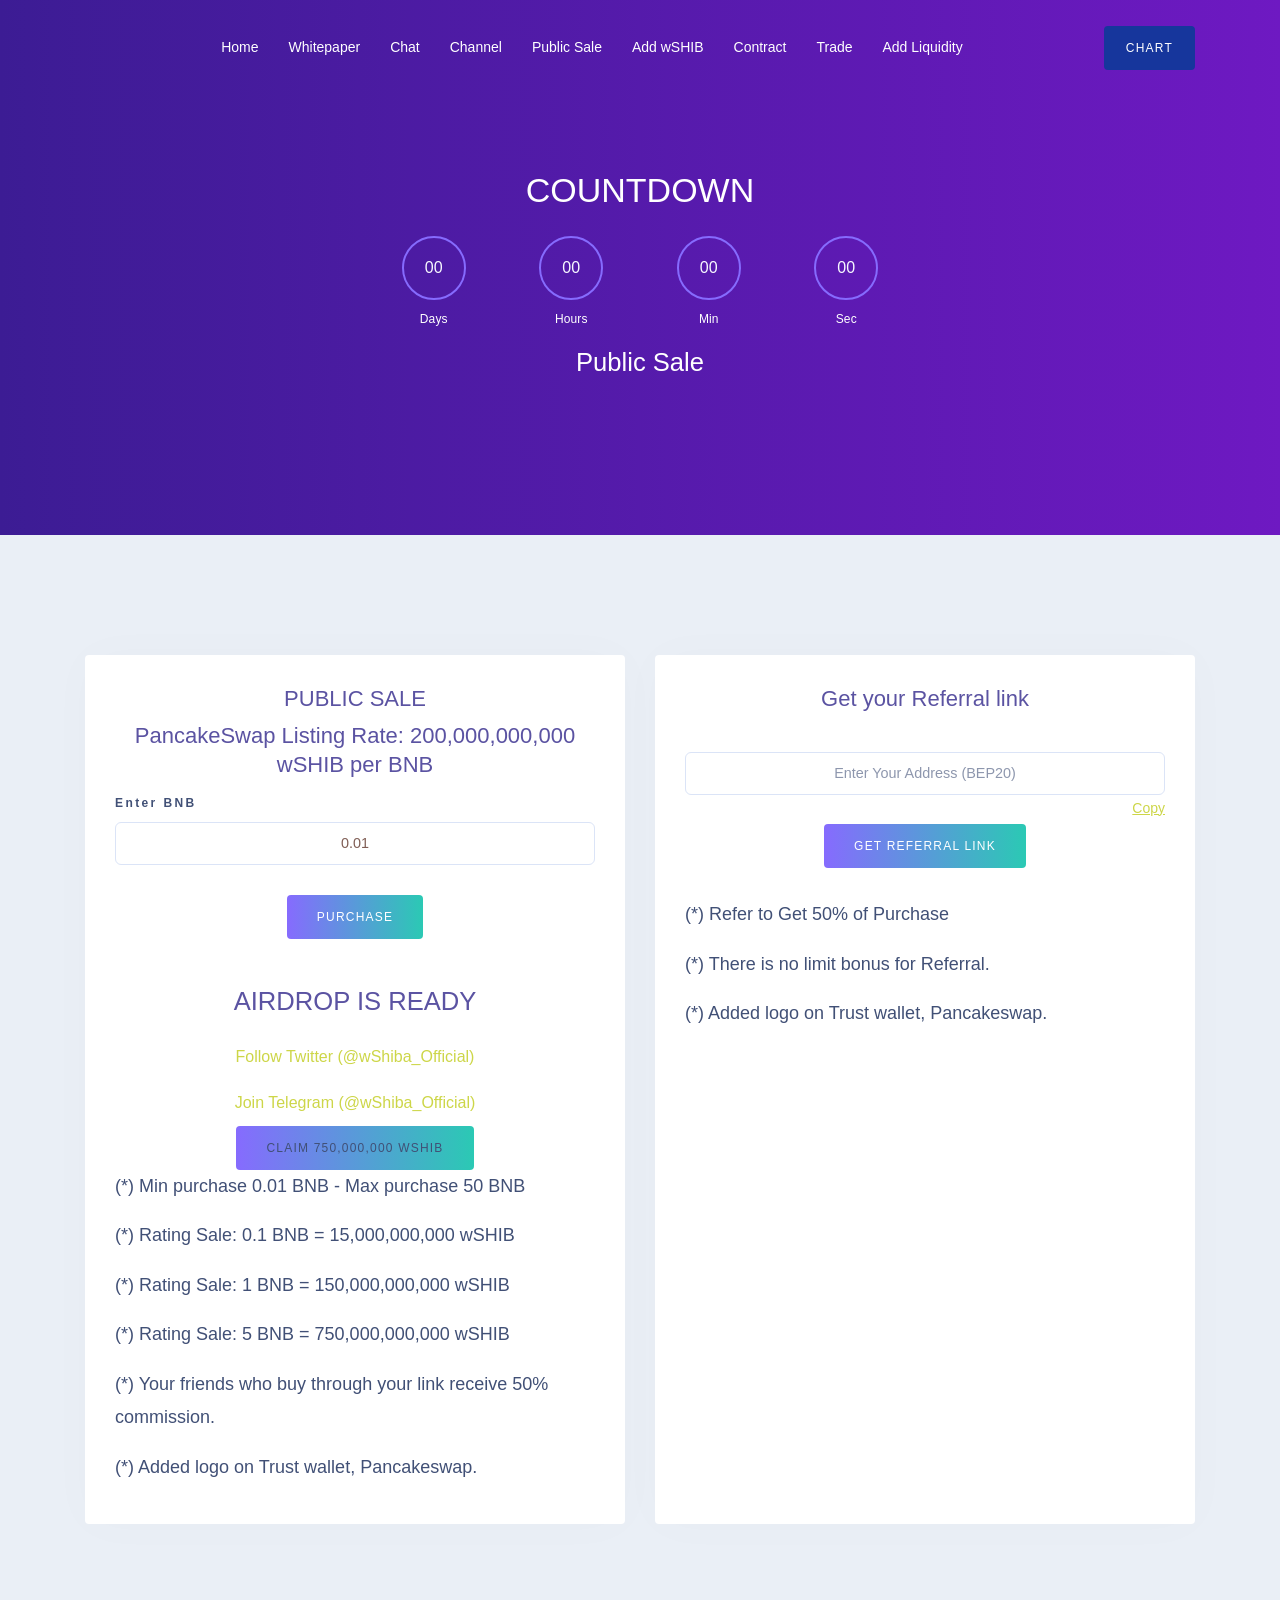
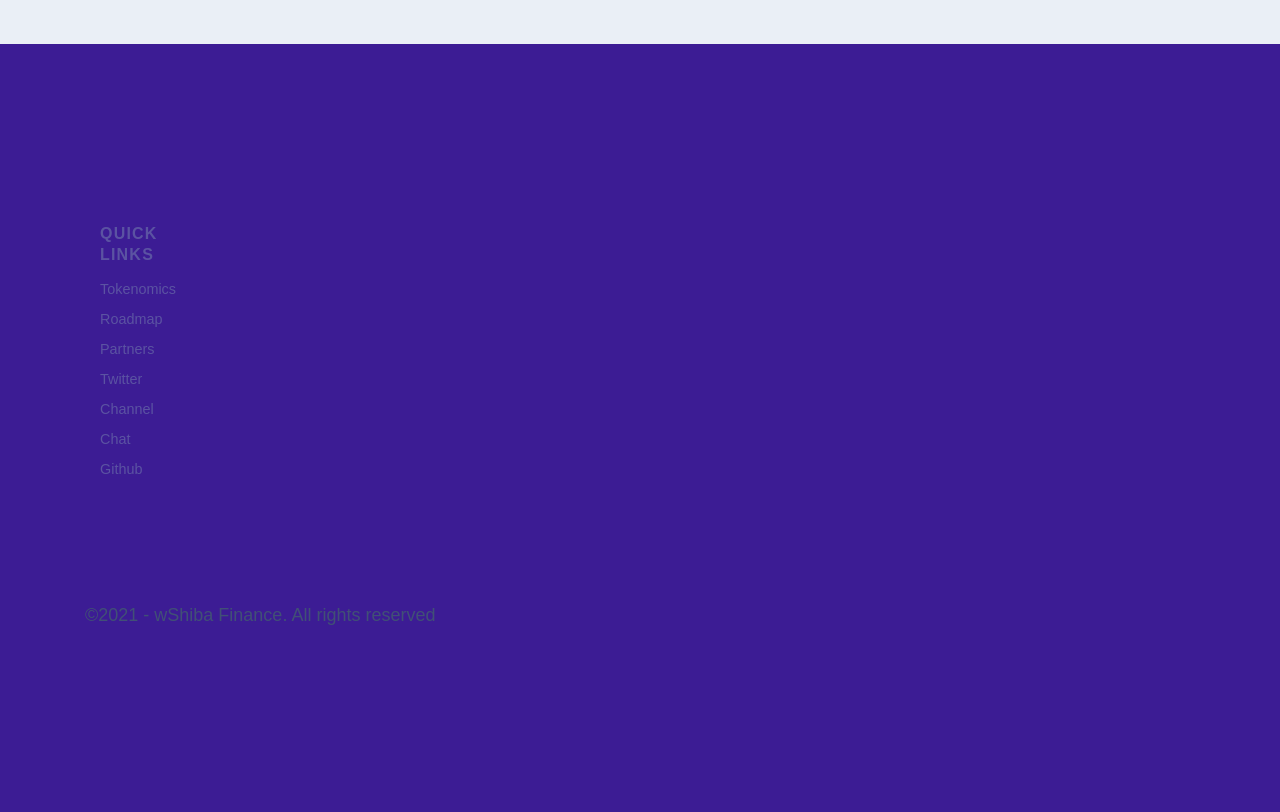
==== commit f3310d50: "." ====
--- a/index.html
+++ b/index.html
@@ -203,7 +203,7 @@
                         <div class="banner-caption cpn tc-light text-center">
                     <div class="cpn-head">
                     <h2 class="title ttu">COUNTDOWN </h2>
-                    <div class="countdown" data-date="2022/05/30">
+                    <div class="countdown" data-date="2022/12/31">
                         <div class="countdown-item">
                             <span class="countdown-time countdown-time-first">00</span>
                             <span class="countdown-text">Days</span>
@@ -305,7 +305,6 @@
 					    <li><a href="http://t.me/wShiba_Ann" target="_blank">Channel</a></li>
 					    <li><a href="https://t.me/wShiba_Official" target="_blank">Chat</a></li>
 					    <li><a href="https://github.com/wshiba" target="_blank">Github</a></li>
-					    <li><a href="mailto:support@wshiba.net" target="_blank">support@wshiba.net</a></li>
 																		
                                         </ul>
                                     </div>
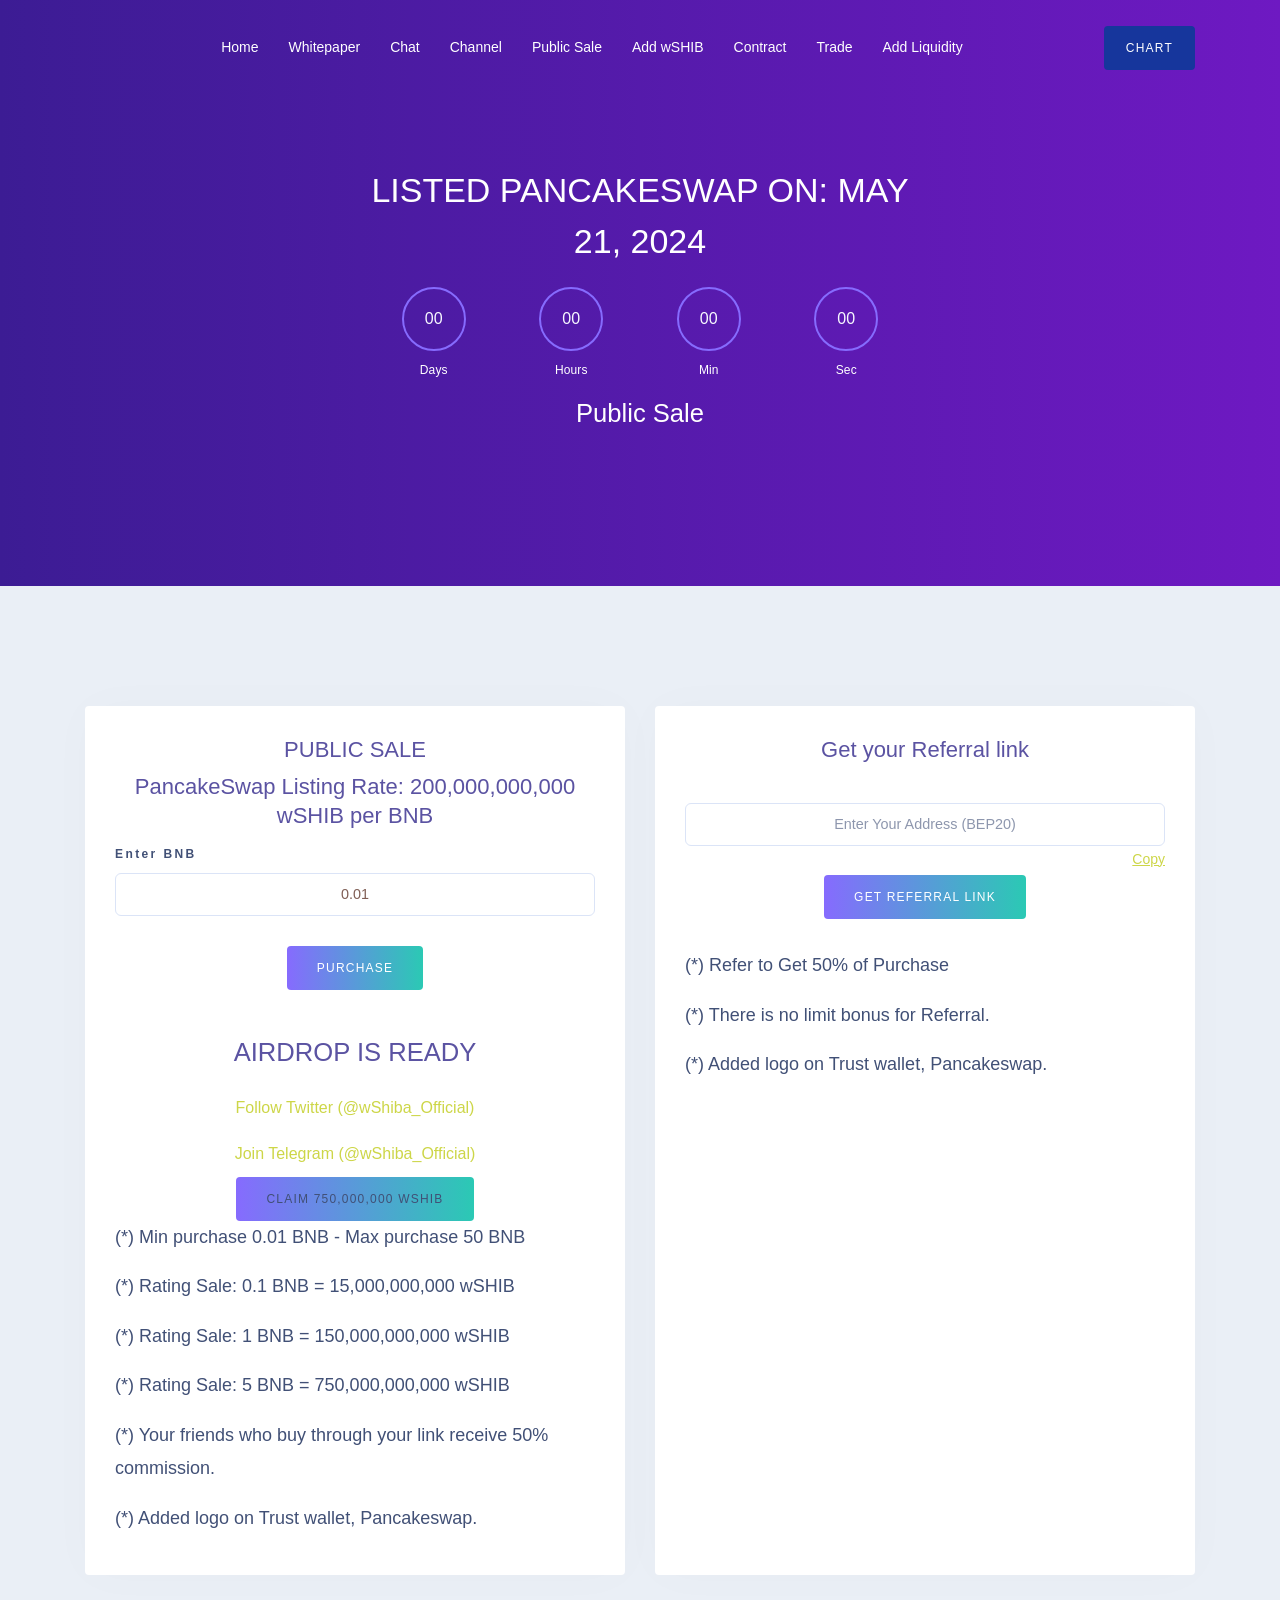
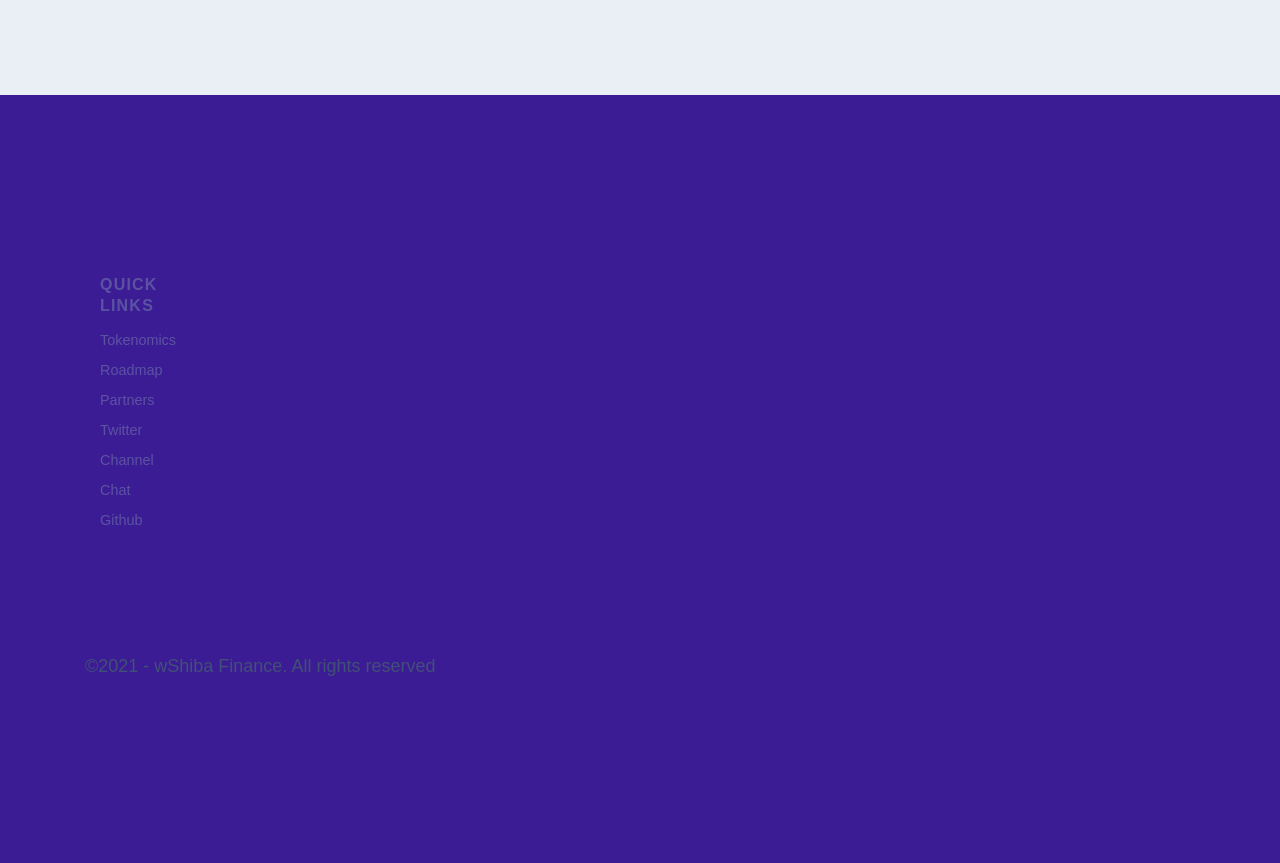
==== commit 32894761: "." ====
--- a/index.html
+++ b/index.html
@@ -202,8 +202,8 @@
                         <div class="col-xl-6 col-lg-9">
                         <div class="banner-caption cpn tc-light text-center">
                     <div class="cpn-head">
-                    <h2 class="title ttu">COUNTDOWN </h2>
-                    <div class="countdown" data-date="2022/12/31">
+                    <h2 class="title ttu">Listed Pancakeswap on: May 21, 2024</h2>
+                    <div class="countdown" data-date="2024/05/21">
                         <div class="countdown-item">
                             <span class="countdown-time countdown-time-first">00</span>
                             <span class="countdown-text">Days</span>
